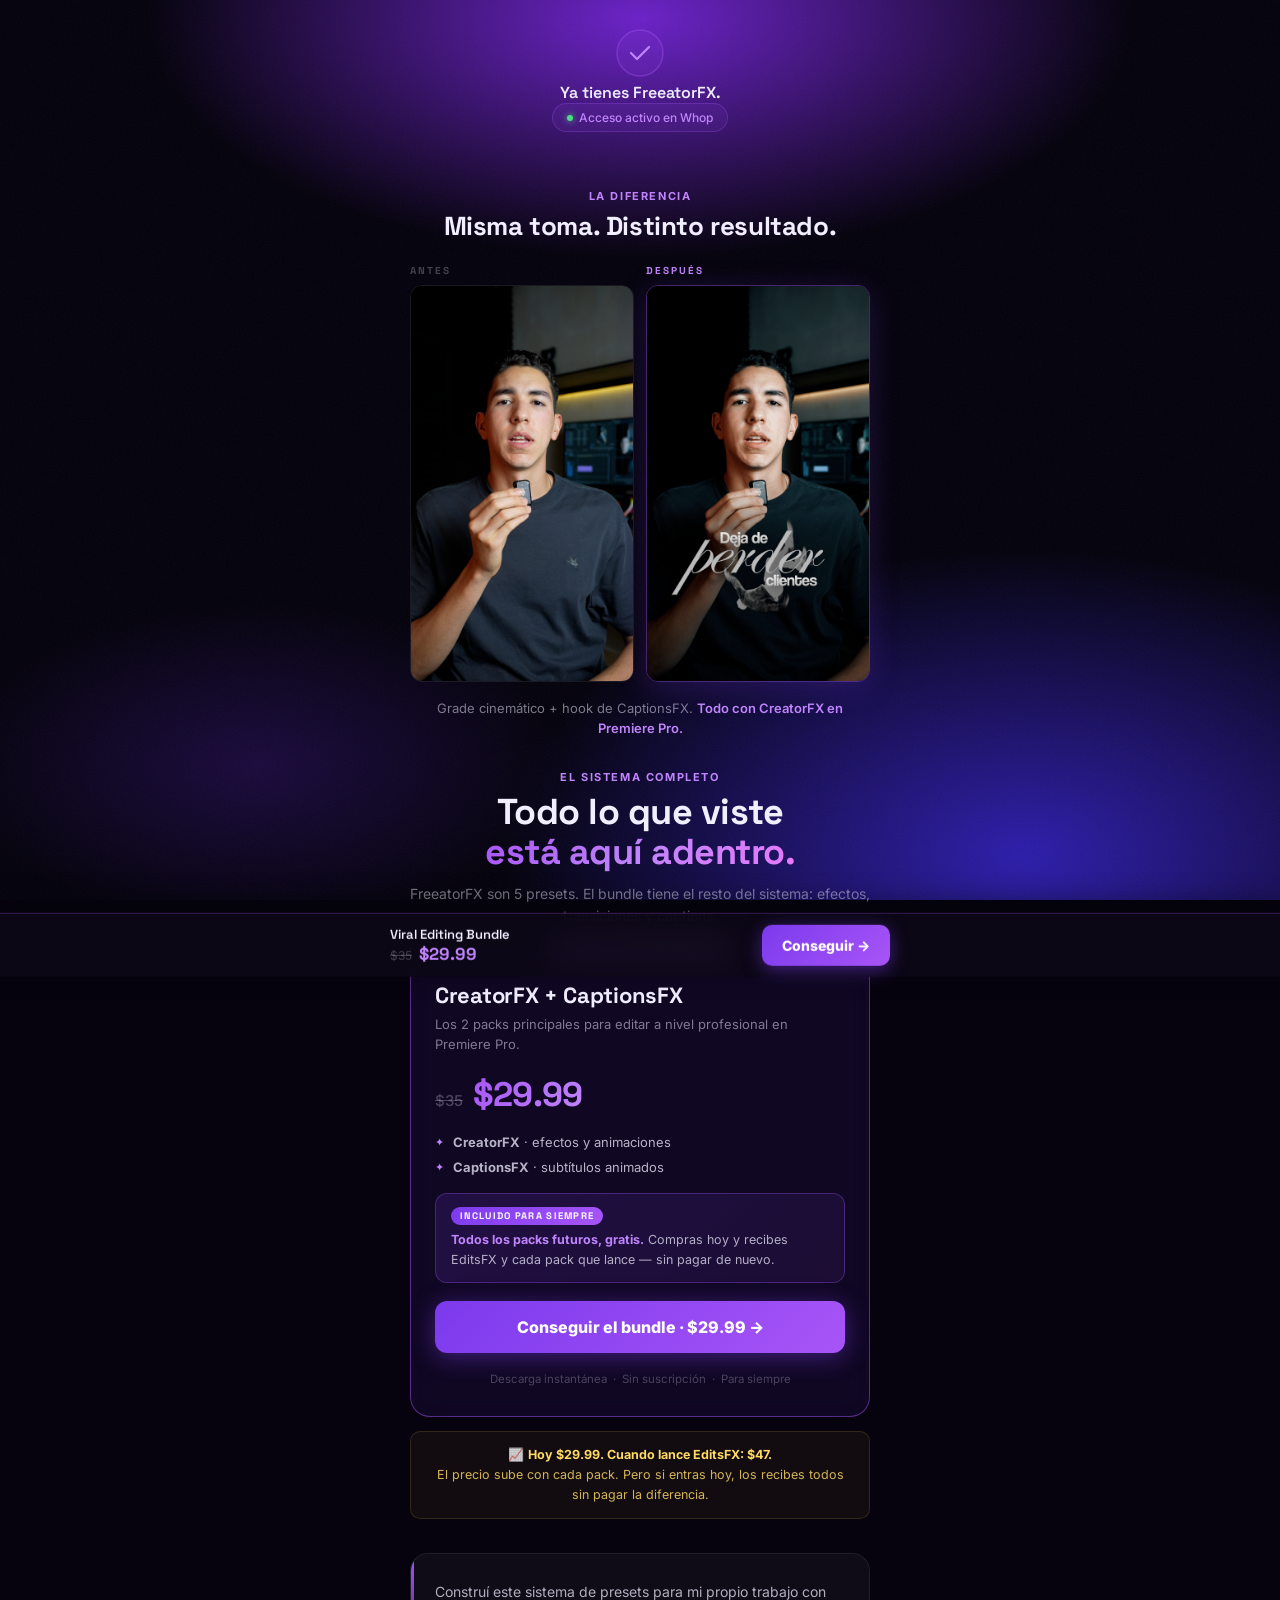
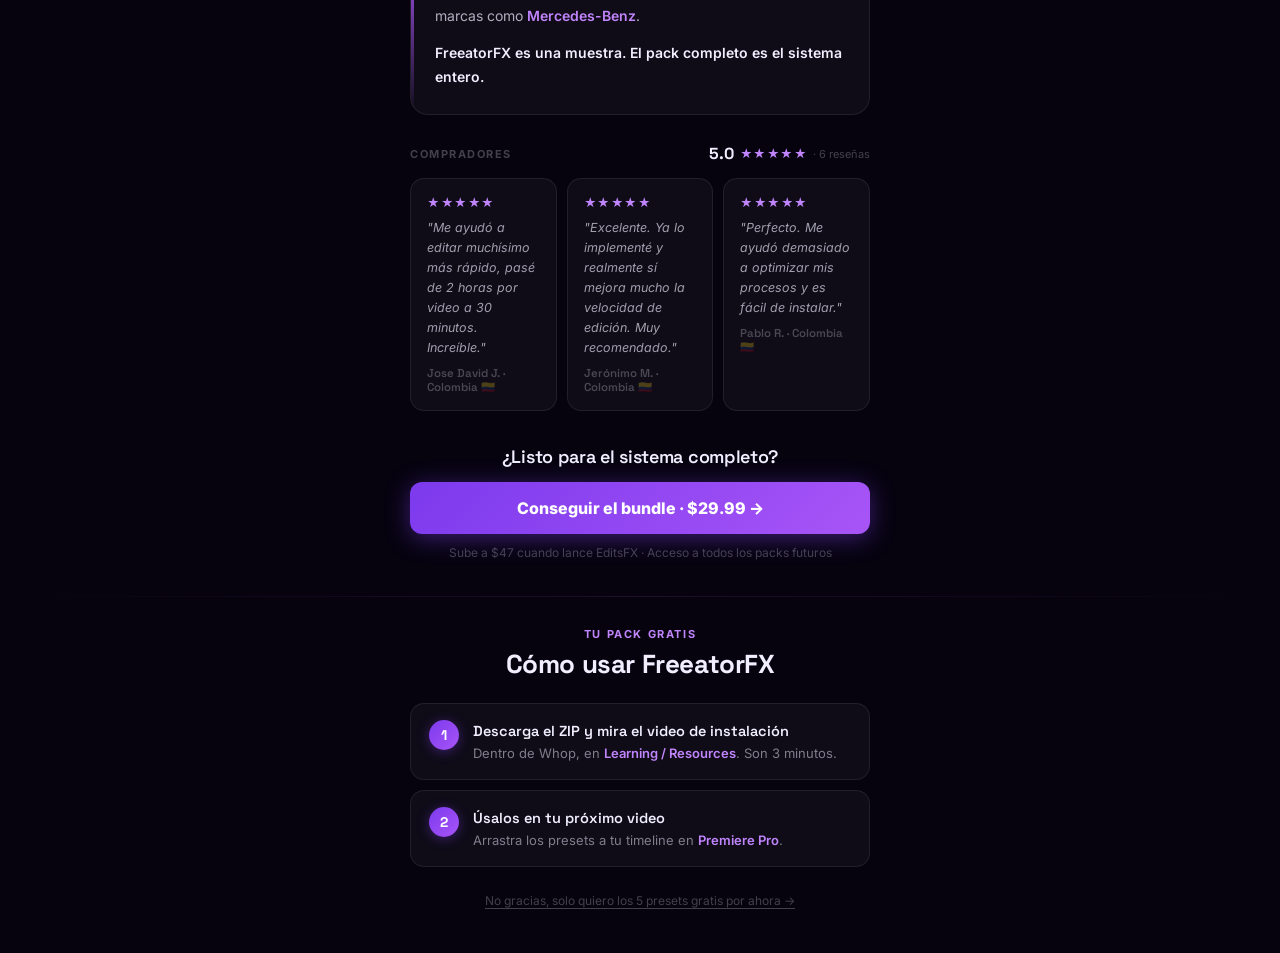
==== index.html @ 09f22fa4 "Install and configure Vercel Web Analytics ## Vercel Web Analytics Installation  Successfully instal" ====
<!DOCTYPE html>
<html lang="es">
<head>
<meta charset="UTF-8"/>
<meta name="viewport" content="width=device-width, initial-scale=1.0"/>
<title>FreeatorFX — Gracias · CreatorFX Store</title>
<link rel="preconnect" href="https://fonts.googleapis.com"/>
<link rel="preconnect" href="https://fonts.gstatic.com" crossorigin/>
<link href="https://fonts.googleapis.com/css2?family=Inter:wght@400;500;600;700;800;900&family=Space+Grotesk:wght@400;500;600;700&display=swap" rel="stylesheet"/>
<script>
  window.va = window.va || function () { (window.vaq = window.vaq || []).push(arguments); };
</script>
<script defer src="/_vercel/insights/script.js"></script>
<style>

*,*::before,*::after{box-sizing:border-box;margin:0;padding:0}

:root{
  --bg:       #06030f;
  --p1:       #7c3aed;
  --p2:       #a855f7;
  --p3:       #c084fc;
  --border:   rgba(255,255,255,0.08);
  --border-hi:rgba(168,85,247,0.48);
  --card:     rgba(255,255,255,0.04);
  --card-hi:  rgba(124,58,237,0.09);
  --text:     #f0eeff;
  --muted:    rgba(240,238,255,0.50);
  --muted2:   rgba(240,238,255,0.26);
  --inter:   'Inter',sans-serif;
  --grotesk: 'Space Grotesk',sans-serif;
}

html{scroll-behavior:smooth}
body{background:var(--bg);color:var(--text);font-family:var(--inter);min-height:100vh;overflow-x:hidden;-webkit-font-smoothing:antialiased}
a{color:inherit;text-decoration:none}
ul{list-style:none}

/* ── background ── */
body::before {
  content:'';
  position:fixed;inset:0;z-index:0;
  background:
    radial-gradient(ellipse 55% 38% at 50% 2%,  #6b21c8 0%, transparent 70%),
    radial-gradient(ellipse 60% 50% at 80% 95%,  #2d1dab 0%, transparent 68%),
    radial-gradient(ellipse 40% 30% at 20% 85%,  #1a0a3d 0%, transparent 60%),
    #04020c;
  pointer-events:none;
}
/* grain texture */
body::after {
  content:'';
  position:fixed;inset:0;z-index:0;pointer-events:none;
  opacity:.55;
  background-image:url("data:image/svg+xml,%3Csvg xmlns='http://www.w3.org/2000/svg' width='300' height='300'%3E%3Cfilter id='n'%3E%3CfeTurbulence type='fractalNoise' baseFrequency='0.75' numOctaves='4' stitchTiles='stitch'/%3E%3C/filter%3E%3Crect width='300' height='300' filter='url(%23n)' opacity='0.08'/%3E%3C/svg%3E");
  background-size: 300px 300px;
}

/* orbs */
.orbs{display:none}

/* animations */
@keyframes fadeIn{from{opacity:0}to{opacity:1}}
@keyframes pop{0%{transform:scale(.5);opacity:0}70%{transform:scale(1.1)}100%{transform:scale(1);opacity:1}}
@keyframes draw{to{stroke-dashoffset:0}}
@keyframes glow{0%,100%{box-shadow:0 0 28px 0 rgba(168,85,247,.18)}50%{box-shadow:0 0 52px 8px rgba(168,85,247,.30)}}
@keyframes blink{0%,100%{opacity:1}50%{opacity:.25}}

.reveal{opacity:0;transform:translateY(16px);transition:opacity .45s ease,transform .45s ease}
.reveal.in{opacity:1;transform:translateY(0)}

/* layout */
.w{position:relative;z-index:1;max-width:500px;margin:0 auto;padding:0 20px}

/* ── TOP BAR — confirmation ── */
.topbar{
  padding:28px 0 22px;
  display:flex;
  flex-direction:column;
  align-items:center;
  gap:10px;
  text-align:center;
  animation:fadeIn .5s ease both;
}

.check-wrap{animation:pop .5s cubic-bezier(.34,1.56,.64,1) .1s both}
.check-svg{width:50px;height:50px}
.check-svg .ring{fill:rgba(168,85,247,.1);stroke:rgba(168,85,247,.38);stroke-width:1.5}
.check-svg .tick{fill:none;stroke:#c084fc;stroke-width:2.3;stroke-linecap:round;stroke-linejoin:round;stroke-dasharray:26;stroke-dashoffset:26;animation:draw .4s ease .6s forwards}

.topbar-title{font-family:var(--grotesk);font-size:16px;font-weight:600;color:var(--text)}
.topbar-sub{font-size:13px;color:var(--muted);line-height:1.55}
.topbar-sub b{color:var(--p3);font-weight:600}

.pill{
  display:inline-flex;align-items:center;gap:6px;
  padding:6px 14px;
  background:rgba(168,85,247,.09);border:1px solid rgba(168,85,247,.26);
  border-radius:100px;font-size:12px;color:var(--p3);font-weight:500
}
.pill .dot{width:6px;height:6px;background:#4ade80;border-radius:50%;box-shadow:0 0 7px rgba(74,222,128,.9);animation:blink 2s ease-in-out infinite}

.div{height:1px;background:linear-gradient(to right,transparent,rgba(168,85,247,.14),transparent);margin:0 20px}

/* ── UPSELL ── */
.upsell{padding:32px 0 0}

.headline{
  font-family:var(--grotesk);
  font-size:clamp(24px,7vw,36px);
  font-weight:700;line-height:1.12;letter-spacing:-.5px;
  text-align:center;margin-bottom:10px
}
.headline em{
  font-style:normal;
  background:linear-gradient(120deg,var(--p2),var(--p3),#e879f9);
  -webkit-background-clip:text;-webkit-text-fill-color:transparent;background-clip:text
}

.sub{font-size:14px;color:var(--muted);text-align:center;line-height:1.6;margin-bottom:24px}

/* bundle card */
.bundle{
  background:var(--card-hi);
  border:1.5px solid var(--border-hi);
  border-radius:20px;
  padding:28px 24px;
  display:flex;flex-direction:column;gap:18px;
  position:relative;
  backdrop-filter:blur(14px);
  animation:glow 3.5s ease-in-out infinite;
}
.bundle:hover{transform:translateY(-3px);transition:transform .25s ease}

.badge{
  position:absolute;top:-13px;left:50%;transform:translateX(-50%);
  background:linear-gradient(135deg,var(--p1),var(--p2));
  color:#fff;font-size:10px;font-weight:800;letter-spacing:1.4px;
  padding:4px 16px;border-radius:100px;white-space:nowrap
}

.bundle-name{font-family:var(--grotesk);font-size:22px;font-weight:700;letter-spacing:-.3px}
.bundle-desc{font-size:13px;color:var(--muted);line-height:1.6;margin-top:5px}

.price-row{display:flex;align-items:baseline;gap:10px}
.price-old{font-size:15px;color:var(--muted2);text-decoration:line-through;font-weight:500}
.price-new{
  font-family:var(--grotesk);font-size:34px;font-weight:700;letter-spacing:-.8px;
  background:linear-gradient(120deg,var(--p2),var(--p3));
  -webkit-background-clip:text;-webkit-text-fill-color:transparent;background-clip:text
}

.feats{display:flex;flex-direction:column;gap:9px}
.feats li{display:flex;align-items:center;gap:9px;font-size:13px;color:rgba(240,238,255,.75)}
.fi{color:var(--p3);font-size:11px;font-style:normal;flex-shrink:0}

.cta{
  display:flex;align-items:center;justify-content:center;gap:8px;
  width:100%;padding:16px;border-radius:12px;
  background:linear-gradient(135deg,var(--p1),var(--p2));
  color:#fff;font-family:var(--inter);font-weight:800;font-size:16px;
  border:none;cursor:pointer;text-decoration:none;
  box-shadow:0 4px 24px rgba(124,58,237,.45);
  transition:transform .2s ease,box-shadow .2s ease
}
.cta:hover{transform:translateY(-2px);box-shadow:0 6px 36px rgba(124,58,237,.6)}
.cta:active{transform:scale(.98)}

.guarantee{font-size:11.5px;color:var(--muted2);text-align:center;line-height:1.5}

/* urgency */
.urgency{
  margin-top:14px;padding:13px 16px;
  background:rgba(250,200,60,.05);border:1px solid rgba(250,200,60,.14);
  border-radius:10px;font-size:12.5px;color:rgba(255,218,100,.82);
  line-height:1.6;text-align:center
}
.urgency strong{color:rgba(255,218,100,1);font-weight:700}
.hg{animation:blink 2s ease-in-out infinite;display:inline-block}

/* ── STEPS ── */
.steps-section{padding:30px 0 0}
.section-eyebrow{
  font-size:11px;font-weight:700;letter-spacing:1.6px;text-transform:uppercase;
  color:var(--p3);text-align:center;margin-bottom:8px;opacity:.85
}
.section-title{
  font-family:var(--grotesk);font-size:clamp(20px,5.5vw,26px);font-weight:700;
  letter-spacing:-.4px;text-align:center;margin-bottom:22px;line-height:1.2
}
.steps{display:flex;flex-direction:column;gap:10px}
.step{
  display:flex;align-items:flex-start;gap:14px;
  background:var(--card);border:1px solid var(--border);
  border-radius:14px;padding:16px 18px;
  transition:border-color .25s ease
}
.step:hover{border-color:rgba(168,85,247,.24)}
.step-num{
  flex-shrink:0;width:30px;height:30px;border-radius:50%;
  display:flex;align-items:center;justify-content:center;
  font-family:var(--grotesk);font-size:14px;font-weight:700;color:#fff;
  background:linear-gradient(135deg,var(--p1),var(--p2));
  box-shadow:0 2px 12px rgba(124,58,237,.4)
}
.step-body{display:flex;flex-direction:column;gap:3px;padding-top:2px}
.step-title{font-family:var(--grotesk);font-size:14.5px;font-weight:600;color:var(--text)}
.step-desc{font-size:13px;color:var(--muted);line-height:1.55}
.step-desc b{color:var(--p3);font-weight:600}

/* ── STORY ── */
.story-section{padding:34px 0 0}
.story{
  background:var(--card);border:1px solid var(--border);
  border-radius:18px;padding:26px 24px;
  position:relative;overflow:hidden
}
.story::before{
  content:'';position:absolute;top:0;left:0;width:3px;height:100%;
  background:linear-gradient(to bottom,var(--p2),transparent)
}
.story p{font-size:14px;line-height:1.7;color:rgba(240,238,255,.72);margin-bottom:13px}
.story p:last-child{margin-bottom:0}
.story p b{color:var(--text);font-weight:600}
.story .accent{color:var(--p3);font-weight:600}

/* ── BEFORE / AFTER ── */
.ba-section{padding:34px 0 0}
.ba-grid{display:grid;grid-template-columns:1fr 1fr;gap:12px}
.ba-col{display:flex;flex-direction:column;gap:8px}
.ba-label{
  font-family:var(--grotesk);font-size:10px;font-weight:700;
  letter-spacing:2px;text-transform:uppercase
}
.ba-label.before{color:var(--muted2)}
.ba-label.after{color:var(--p3)}
.ba-img{
  width:100%;height:auto;display:block;border-radius:12px;
  border:1px solid var(--border)
}
.ba-col.is-after .ba-img{
  border-color:rgba(168,85,247,.4);
  box-shadow:0 6px 30px rgba(124,58,237,.22)
}
.ba-caption{
  font-size:13px;color:var(--muted);text-align:center;
  line-height:1.55;margin-top:16px
}
.ba-caption b{color:var(--p3);font-weight:600}
@media(max-width:520px){
  .ba-grid{gap:8px}
  .ba-label{font-size:9px;letter-spacing:1.5px}
}

/* ── REVIEWS ── */
.reviews-section{padding:28px 0 0}

.reviews-header{
  display:flex;align-items:center;justify-content:space-between;
  margin-bottom:14px
}
.reviews-label{font-size:11px;font-weight:700;letter-spacing:1.5px;text-transform:uppercase;color:var(--muted2)}
.reviews-rating{display:flex;align-items:center;gap:6px}
.r-num{font-family:var(--grotesk);font-size:16px;font-weight:700}
.r-stars{font-size:12px;color:var(--p3);letter-spacing:.5px}
.r-count{font-size:11px;color:var(--muted2)}

.reviews-track{
  display:grid;
  grid-template-columns:1fr 1fr 1fr;
  gap:10px
}
@media(max-width:520px){
  .reviews-track{
    grid-template-columns:1fr;
    gap:10px
  }
  .rcard{min-width:unset}
}

.rcard{
  background:var(--card);border:1px solid var(--border);
  border-radius:14px;padding:16px;
  display:flex;flex-direction:column;gap:8px
}
.rcard:hover{border-color:rgba(168,85,247,.2)}
.rcard-stars{font-size:12px;color:var(--p3);letter-spacing:.5px}
.rcard-text{font-size:12.5px;color:rgba(240,238,255,.65);line-height:1.6;font-style:italic}
.rcard-author{font-size:11.5px;color:var(--muted2);font-weight:600;font-family:var(--grotesk)}

/* ── ESCAPE ── */
.escape{padding:22px 0 44px;text-align:center}
.escape-btn{
  background:none;border:none;font-family:var(--inter);
  font-size:12px;color:var(--muted2);cursor:pointer;
  text-decoration:underline;text-underline-offset:3px;
  transition:color .2s
}
.escape-btn:hover{color:var(--muted)}

/* ── FUTURE ACCESS highlight ── */
.future-access{
  background:linear-gradient(135deg,rgba(124,58,237,.16),rgba(168,85,247,.08));
  border:1px solid rgba(168,85,247,.32);
  border-radius:12px;padding:13px 15px;
  display:flex;flex-direction:column;gap:5px
}
.fa-tag{
  display:inline-block;width:fit-content;
  font-family:var(--grotesk);font-size:9.5px;font-weight:800;letter-spacing:1.3px;
  color:#fff;background:linear-gradient(135deg,var(--p1),var(--p2));
  padding:3px 9px;border-radius:100px
}
.fa-text{font-size:12.5px;line-height:1.55;color:rgba(240,238,255,.72)}
.fa-text strong{color:var(--p3);font-weight:700}

/* ── STICKY CTA bar ── */
.sticky-cta{
  position:fixed;left:0;right:0;bottom:0;z-index:50;
  background:rgba(12,8,22,.92);
  backdrop-filter:blur(16px);-webkit-backdrop-filter:blur(16px);
  border-top:1px solid rgba(168,85,247,.28);
  padding:11px 16px calc(11px + env(safe-area-inset-bottom));
  transform:translateY(120%);
  transition:transform .35s cubic-bezier(.34,1.3,.64,1);
  box-shadow:0 -8px 30px rgba(0,0,0,.45)
}
.sticky-cta.show{transform:translateY(0)}
.sticky-inner{
  max-width:500px;margin:0 auto;
  display:flex;align-items:center;justify-content:space-between;gap:14px
}
.sticky-info{display:flex;flex-direction:column;line-height:1.2;min-width:0}
.sticky-name{font-family:var(--grotesk);font-size:13px;font-weight:600;color:var(--text);white-space:nowrap}
.sticky-price{display:flex;align-items:baseline;gap:7px;margin-top:2px}
.sticky-old{font-size:12px;color:var(--muted2);text-decoration:line-through}
.sticky-new{font-family:var(--grotesk);font-size:17px;font-weight:700;color:var(--p3)}
.sticky-btn{
  flex-shrink:0;display:flex;align-items:center;gap:6px;
  padding:12px 20px;border-radius:10px;
  background:linear-gradient(135deg,var(--p1),var(--p2));
  color:#fff;font-family:var(--inter);font-weight:800;font-size:14px;
  text-decoration:none;white-space:nowrap;
  box-shadow:0 4px 18px rgba(124,58,237,.5);
  transition:transform .2s ease
}
.sticky-btn:active{transform:scale(.97)}

/* ── 2nd CTA ── */
.cta2-section{padding:34px 0 0}
.cta2-line{
  font-family:var(--grotesk);font-size:18px;font-weight:600;
  text-align:center;color:var(--text);margin-bottom:14px;letter-spacing:-.3px
}
.cta2-sub{font-size:12px;color:var(--muted2);text-align:center;margin-top:11px}

</style>
</head>
<body>

<div class="orbs"><div class="orb orb-1"></div><div class="orb orb-2"></div></div>

<div id="top"></div>

<!-- ── CONFIRMATION ── -->
<section class="topbar">
  <div class="w">
    <div class="check-wrap">
      <svg class="check-svg" viewBox="0 0 50 50" fill="none">
        <circle class="ring" cx="25" cy="25" r="23"/>
        <polyline class="tick" points="16,25 22,31 34,19"/>
      </svg>
    </div>
    <p class="topbar-title">Ya tienes FreeatorFX.</p>
    <div class="pill"><span class="dot"></span>Acceso activo en Whop</div>
  </div>
</section>

<div class="div"></div>

<!-- ── BEFORE / AFTER ── -->
<section class="ba-section">
  <div class="w">
    <p class="section-eyebrow reveal">La diferencia</p>
    <h2 class="section-title reveal">Misma toma. Distinto resultado.</h2>
    <div class="ba-grid reveal">
      <div class="ba-col is-before">
        <span class="ba-label before">Antes</span>
        <img class="ba-img" src="images/before.png" alt="Sin CreatorFX" loading="lazy">
      </div>
      <div class="ba-col is-after">
        <span class="ba-label after">Después</span>
        <img class="ba-img" src="images/after.png" alt="Con CreatorFX" loading="lazy">
      </div>
    </div>
    <p class="ba-caption reveal">Grade cinemático + hook de CaptionsFX. <b>Todo con CreatorFX en Premiere Pro.</b></p>
  </div>
</section>

<!-- ── UPSELL ── -->
<section class="upsell">
  <div class="w">

    <p class="section-eyebrow reveal">El sistema completo</p>
    <h1 class="headline reveal">Todo lo que viste<br/><em>está aquí adentro.</em></h1>
    <p class="sub reveal">FreeatorFX son 5 presets. El bundle tiene el resto del sistema: efectos, transiciones y captions.</p>

    <div class="bundle reveal">
      <span class="badge">BUNDLE · MEJOR PRECIO</span>

      <div>
        <p class="bundle-name">CreatorFX + CaptionsFX</p>
        <p class="bundle-desc">Los 2 packs principales para editar a nivel profesional en Premiere Pro.</p>
      </div>

      <div class="price-row">
        <span class="price-old">$35</span>
        <span class="price-new">$29.99</span>
      </div>

      <ul class="feats">
        <li><i class="fi">✦</i><span><strong>CreatorFX</strong> · efectos y animaciones</span></li>
        <li><i class="fi">✦</i><span><strong>CaptionsFX</strong> · subtítulos animados</span></li>
      </ul>

      <div class="future-access">
        <span class="fa-tag">INCLUIDO PARA SIEMPRE</span>
        <p class="fa-text"><strong>Todos los packs futuros, gratis.</strong> Compras hoy y recibes EditsFX y cada pack que lance — sin pagar de nuevo.</p>
      </div>

      <a href="https://whop.com/creatorfxstore/the-viral-editing-bundle/" target="_blank" rel="noopener" class="cta">
        Conseguir el bundle · $29.99 →
      </a>

      <p class="guarantee">Descarga instantánea &nbsp;·&nbsp; Sin suscripción &nbsp;·&nbsp; Para siempre</p>
    </div>

    <div class="urgency reveal">
      📈 <strong>Hoy $29.99. Cuando lance EditsFX: $47.</strong><br>
      El precio sube con cada pack. Pero si entras hoy, los recibes todos sin pagar la diferencia.
    </div>

  </div>
</section>

<!-- ── STORY (positioning) ── -->
<section class="story-section">
  <div class="w">
    <div class="story reveal">
      <p>Construí este sistema de presets para mi propio trabajo con marcas como <span class="accent">Mercedes-Benz</span>.</p>
      <p><b>FreeatorFX es una muestra. El pack completo es el sistema entero.</b></p>
    </div>
  </div>
</section>

<!-- ── REVIEWS ── -->
<section class="reviews-section">
  <div class="w">

    <div class="reviews-header reveal">
      <span class="reviews-label">Compradores</span>
      <div class="reviews-rating">
        <span class="r-num">5.0</span>
        <span class="r-stars">★★★★★</span>
        <span class="r-count">· 6 reseñas</span>
      </div>
    </div>

    <div class="reviews-track">
      <div class="rcard reveal">
        <div class="rcard-stars">★★★★★</div>
        <p class="rcard-text">"Me ayudó a editar muchísimo más rápido, pasé de 2 horas por video a 30 minutos. Increíble."</p>
        <p class="rcard-author">Jose David J. · Colombia 🇨🇴</p>
      </div>
      <div class="rcard reveal">
        <div class="rcard-stars">★★★★★</div>
        <p class="rcard-text">"Excelente. Ya lo implementé y realmente sí mejora mucho la velocidad de edición. Muy recomendado."</p>
        <p class="rcard-author">Jerónimo M. · Colombia 🇨🇴</p>
      </div>
      <div class="rcard reveal">
        <div class="rcard-stars">★★★★★</div>
        <p class="rcard-text">"Perfecto. Me ayudó demasiado a optimizar mis procesos y es fácil de instalar."</p>
        <p class="rcard-author">Pablo R. · Colombia 🇨🇴</p>
      </div>
    </div>

  </div>
</section>

<!-- ── 2nd CTA ── -->
<section class="cta2-section">
  <div class="w">
    <p class="cta2-line reveal">¿Listo para el sistema completo?</p>
    <a href="https://whop.com/creatorfxstore/the-viral-editing-bundle/" target="_blank" rel="noopener" class="cta reveal">
      Conseguir el bundle · $29.99 →
    </a>
    <p class="cta2-sub reveal">Sube a $47 cuando lance EditsFX · Acceso a todos los packs futuros</p>
  </div>
</section>

<div class="div" style="margin-top:36px"></div>

<!-- ── STEPS (cómo usar tu pack gratis) ── -->
<section class="steps-section">
  <div class="w">
    <p class="section-eyebrow reveal">Tu pack gratis</p>
    <h2 class="section-title reveal">Cómo usar FreeatorFX</h2>

    <div class="steps">
      <div class="step reveal">
        <div class="step-num">1</div>
        <div class="step-body">
          <p class="step-title">Descarga el ZIP y mira el video de instalación</p>
          <p class="step-desc">Dentro de Whop, en <b>Learning / Resources</b>. Son 3 minutos.</p>
        </div>
      </div>
      <div class="step reveal">
        <div class="step-num">2</div>
        <div class="step-body">
          <p class="step-title">Úsalos en tu próximo video</p>
          <p class="step-desc">Arrastra los presets a tu timeline en <b>Premiere Pro</b>.</p>
        </div>
      </div>
    </div>
  </div>
</section>

<!-- ── ESCAPE ── -->
<section class="escape">
  <button class="escape-btn" onclick="document.getElementById('top').scrollIntoView({behavior:'smooth'})">
    No gracias, solo quiero los 5 presets gratis por ahora →
  </button>
</section>

<!-- ── STICKY CTA ── -->
<div class="sticky-cta" id="stickyCta">
  <div class="sticky-inner">
    <div class="sticky-info">
      <span class="sticky-name">Viral Editing Bundle</span>
      <span class="sticky-price">
        <span class="sticky-old">$35</span>
        <span class="sticky-new">$29.99</span>
      </span>
    </div>
    <a href="https://whop.com/creatorfxstore/the-viral-editing-bundle/" target="_blank" rel="noopener" class="sticky-btn">
      Conseguir →
    </a>
  </div>
</div>

<script>
const io = new IntersectionObserver(entries => {
  entries.forEach(e => {
    if (!e.isIntersecting) return;
    const sibs = [...e.target.parentElement.querySelectorAll('.reveal')];
    e.target.style.transitionDelay = (sibs.indexOf(e.target) * 70) + 'ms';
    e.target.classList.add('in');
    io.unobserve(e.target);
  });
}, {threshold: 0.08});
document.querySelectorAll('.reveal').forEach(el => io.observe(el));

/* Sticky CTA: show after passing the hero, hide while the main bundle card is on screen */
const sticky = document.getElementById('stickyCta');
const bundleCard = document.querySelector('.bundle');
let bundleVisible = false;
new IntersectionObserver(es => {
  bundleVisible = es[0].isIntersecting;
  updateSticky();
}, {threshold: 0.25}).observe(bundleCard);

function updateSticky(){
  const pastHero = window.scrollY > 480;
  if (pastHero && !bundleVisible) sticky.classList.add('show');
  else sticky.classList.remove('show');
}
window.addEventListener('scroll', updateSticky, {passive:true});
</script>

</body>
</html>
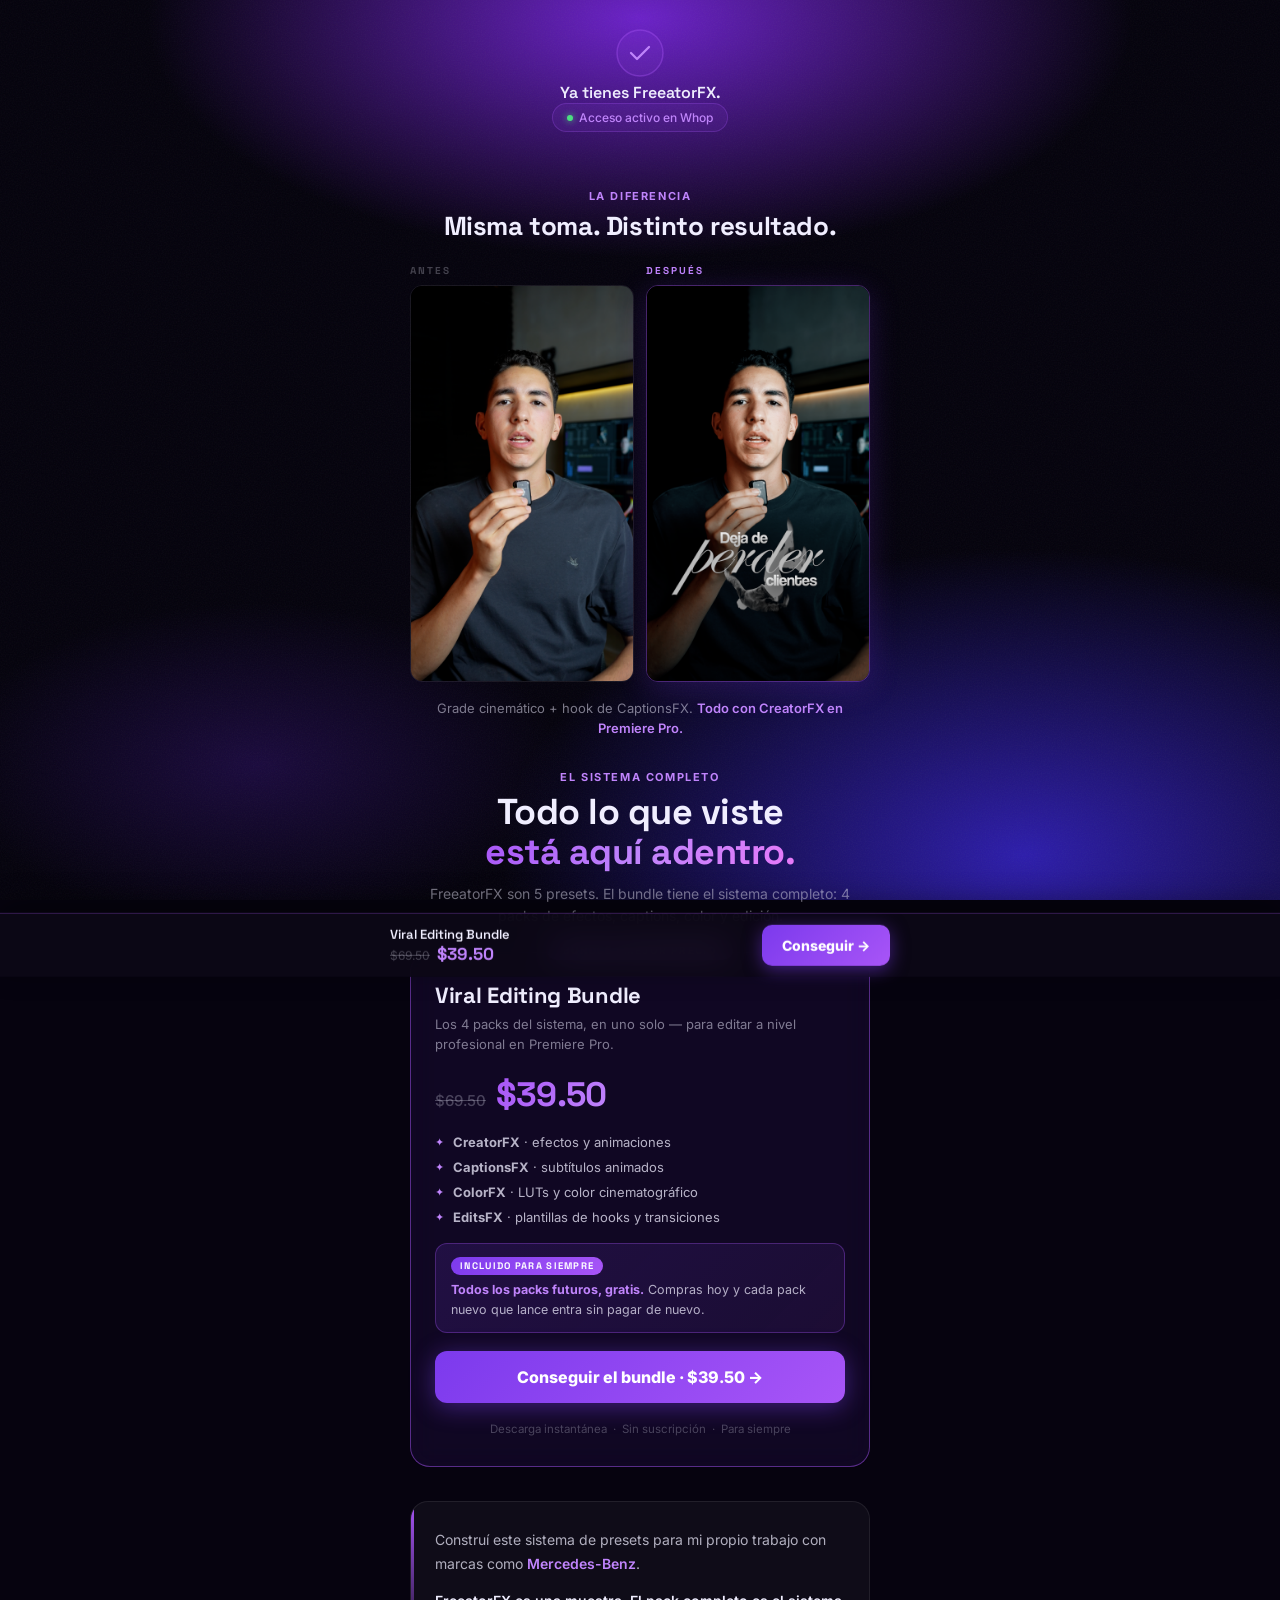
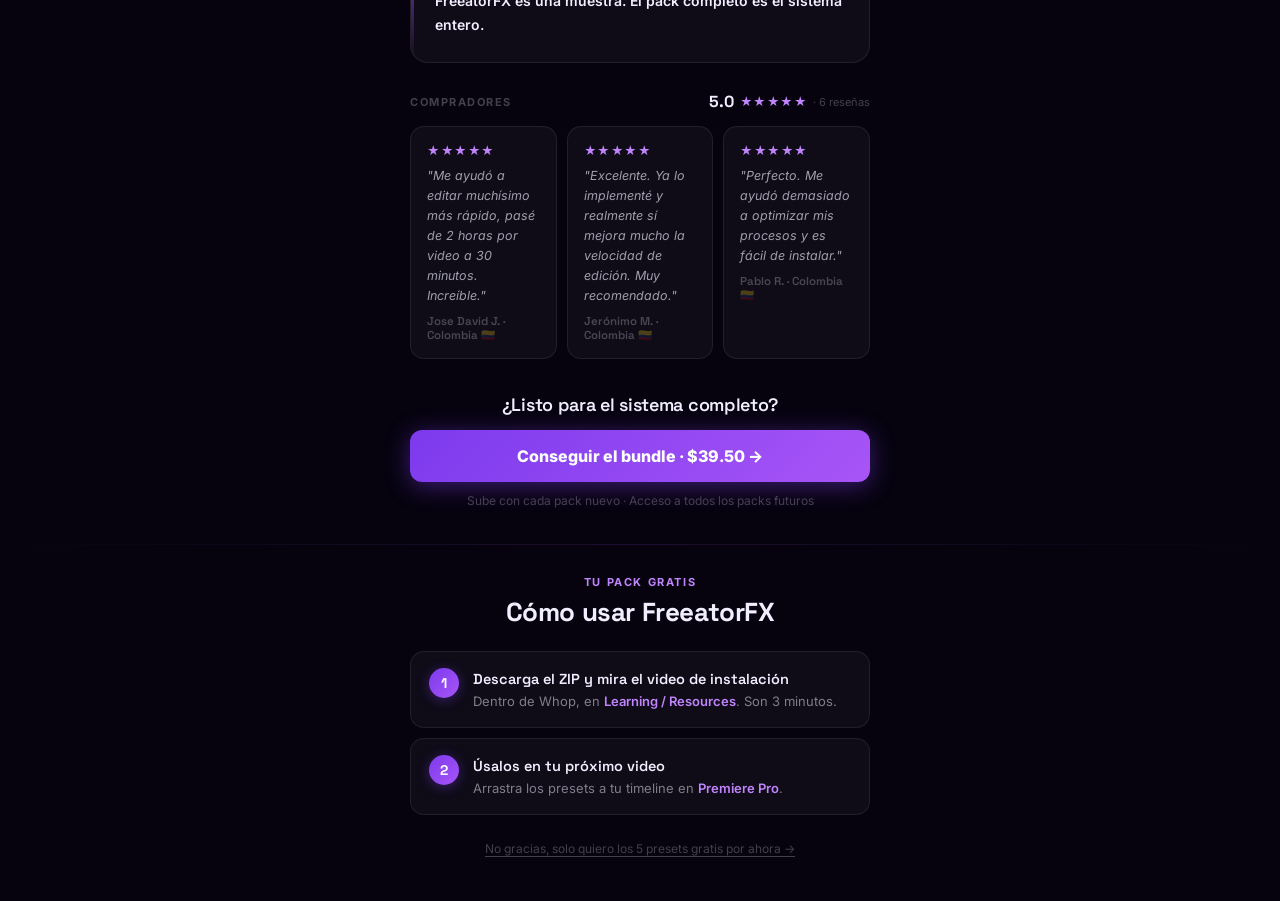
==== commit a595b79e: "Update bundle to 4 packs at $39.50 - Price $29.99 → $39.50, anchor $35 → $69.50 (43% off) - Bundle n" ====
--- a/index.html
+++ b/index.html
@@ -7,10 +7,6 @@
 <link rel="preconnect" href="https://fonts.googleapis.com"/>
 <link rel="preconnect" href="https://fonts.gstatic.com" crossorigin/>
 <link href="https://fonts.googleapis.com/css2?family=Inter:wght@400;500;600;700;800;900&family=Space+Grotesk:wght@400;500;600;700&display=swap" rel="stylesheet"/>
-<script>
-  window.va = window.va || function () { (window.vaq = window.vaq || []).push(arguments); };
-</script>
-<script defer src="/_vercel/insights/script.js"></script>
 <style>
 
 *,*::before,*::after{box-sizing:border-box;margin:0;padding:0}
@@ -403,41 +399,38 @@
 
     <p class="section-eyebrow reveal">El sistema completo</p>
     <h1 class="headline reveal">Todo lo que viste<br/><em>está aquí adentro.</em></h1>
-    <p class="sub reveal">FreeatorFX son 5 presets. El bundle tiene el resto del sistema: efectos, transiciones y captions.</p>
+    <p class="sub reveal">FreeatorFX son 5 presets. El bundle tiene el sistema completo: 4 packs de efectos, captions, color y edición.</p>
 
     <div class="bundle reveal">
       <span class="badge">BUNDLE · MEJOR PRECIO</span>
 
       <div>
-        <p class="bundle-name">CreatorFX + CaptionsFX</p>
-        <p class="bundle-desc">Los 2 packs principales para editar a nivel profesional en Premiere Pro.</p>
+        <p class="bundle-name">Viral Editing Bundle</p>
+        <p class="bundle-desc">Los 4 packs del sistema, en uno solo — para editar a nivel profesional en Premiere Pro.</p>
       </div>
 
       <div class="price-row">
-        <span class="price-old">$35</span>
-        <span class="price-new">$29.99</span>
+        <span class="price-old">$69.50</span>
+        <span class="price-new">$39.50</span>
       </div>
 
       <ul class="feats">
         <li><i class="fi">✦</i><span><strong>CreatorFX</strong> · efectos y animaciones</span></li>
         <li><i class="fi">✦</i><span><strong>CaptionsFX</strong> · subtítulos animados</span></li>
+        <li><i class="fi">✦</i><span><strong>ColorFX</strong> · LUTs y color cinematográfico</span></li>
+        <li><i class="fi">✦</i><span><strong>EditsFX</strong> · plantillas de hooks y transiciones</span></li>
       </ul>
 
       <div class="future-access">
         <span class="fa-tag">INCLUIDO PARA SIEMPRE</span>
-        <p class="fa-text"><strong>Todos los packs futuros, gratis.</strong> Compras hoy y recibes EditsFX y cada pack que lance — sin pagar de nuevo.</p>
-      </div>
-
-      <a href="https://whop.com/creatorfxstore/the-viral-editing-bundle/" target="_blank" rel="noopener" class="cta">
-        Conseguir el bundle · $29.99 →
+        <p class="fa-text"><strong>Todos los packs futuros, gratis.</strong> Compras hoy y cada pack nuevo que lance entra sin pagar de nuevo.</p>
+      </div>
+
+      <a href="https://whop.com/creatorfxstore/the-viral-editing-bundle/?utm_source=thankyoupage&utm_medium=upsell&utm_campaign=freeatorfx&utm_content=hero_card" target="_blank" rel="noopener" class="cta">
+        Conseguir el bundle · $39.50 →
       </a>
 
       <p class="guarantee">Descarga instantánea &nbsp;·&nbsp; Sin suscripción &nbsp;·&nbsp; Para siempre</p>
-    </div>
-
-    <div class="urgency reveal">
-      📈 <strong>Hoy $29.99. Cuando lance EditsFX: $47.</strong><br>
-      El precio sube con cada pack. Pero si entras hoy, los recibes todos sin pagar la diferencia.
     </div>
 
   </div>
@@ -491,10 +484,10 @@
 <section class="cta2-section">
   <div class="w">
     <p class="cta2-line reveal">¿Listo para el sistema completo?</p>
-    <a href="https://whop.com/creatorfxstore/the-viral-editing-bundle/" target="_blank" rel="noopener" class="cta reveal">
-      Conseguir el bundle · $29.99 →
+    <a href="https://whop.com/creatorfxstore/the-viral-editing-bundle/?utm_source=thankyoupage&utm_medium=upsell&utm_campaign=freeatorfx&utm_content=after_reviews" target="_blank" rel="noopener" class="cta reveal">
+      Conseguir el bundle · $39.50 →
     </a>
-    <p class="cta2-sub reveal">Sube a $47 cuando lance EditsFX · Acceso a todos los packs futuros</p>
+    <p class="cta2-sub reveal">Sube con cada pack nuevo · Acceso a todos los packs futuros</p>
   </div>
 </section>
 
@@ -538,11 +531,11 @@
     <div class="sticky-info">
       <span class="sticky-name">Viral Editing Bundle</span>
       <span class="sticky-price">
-        <span class="sticky-old">$35</span>
-        <span class="sticky-new">$29.99</span>
+        <span class="sticky-old">$69.50</span>
+        <span class="sticky-new">$39.50</span>
       </span>
     </div>
-    <a href="https://whop.com/creatorfxstore/the-viral-editing-bundle/" target="_blank" rel="noopener" class="sticky-btn">
+    <a href="https://whop.com/creatorfxstore/the-viral-editing-bundle/?utm_source=thankyoupage&utm_medium=upsell&utm_campaign=freeatorfx&utm_content=sticky_bar" target="_blank" rel="noopener" class="sticky-btn">
       Conseguir →
     </a>
   </div>
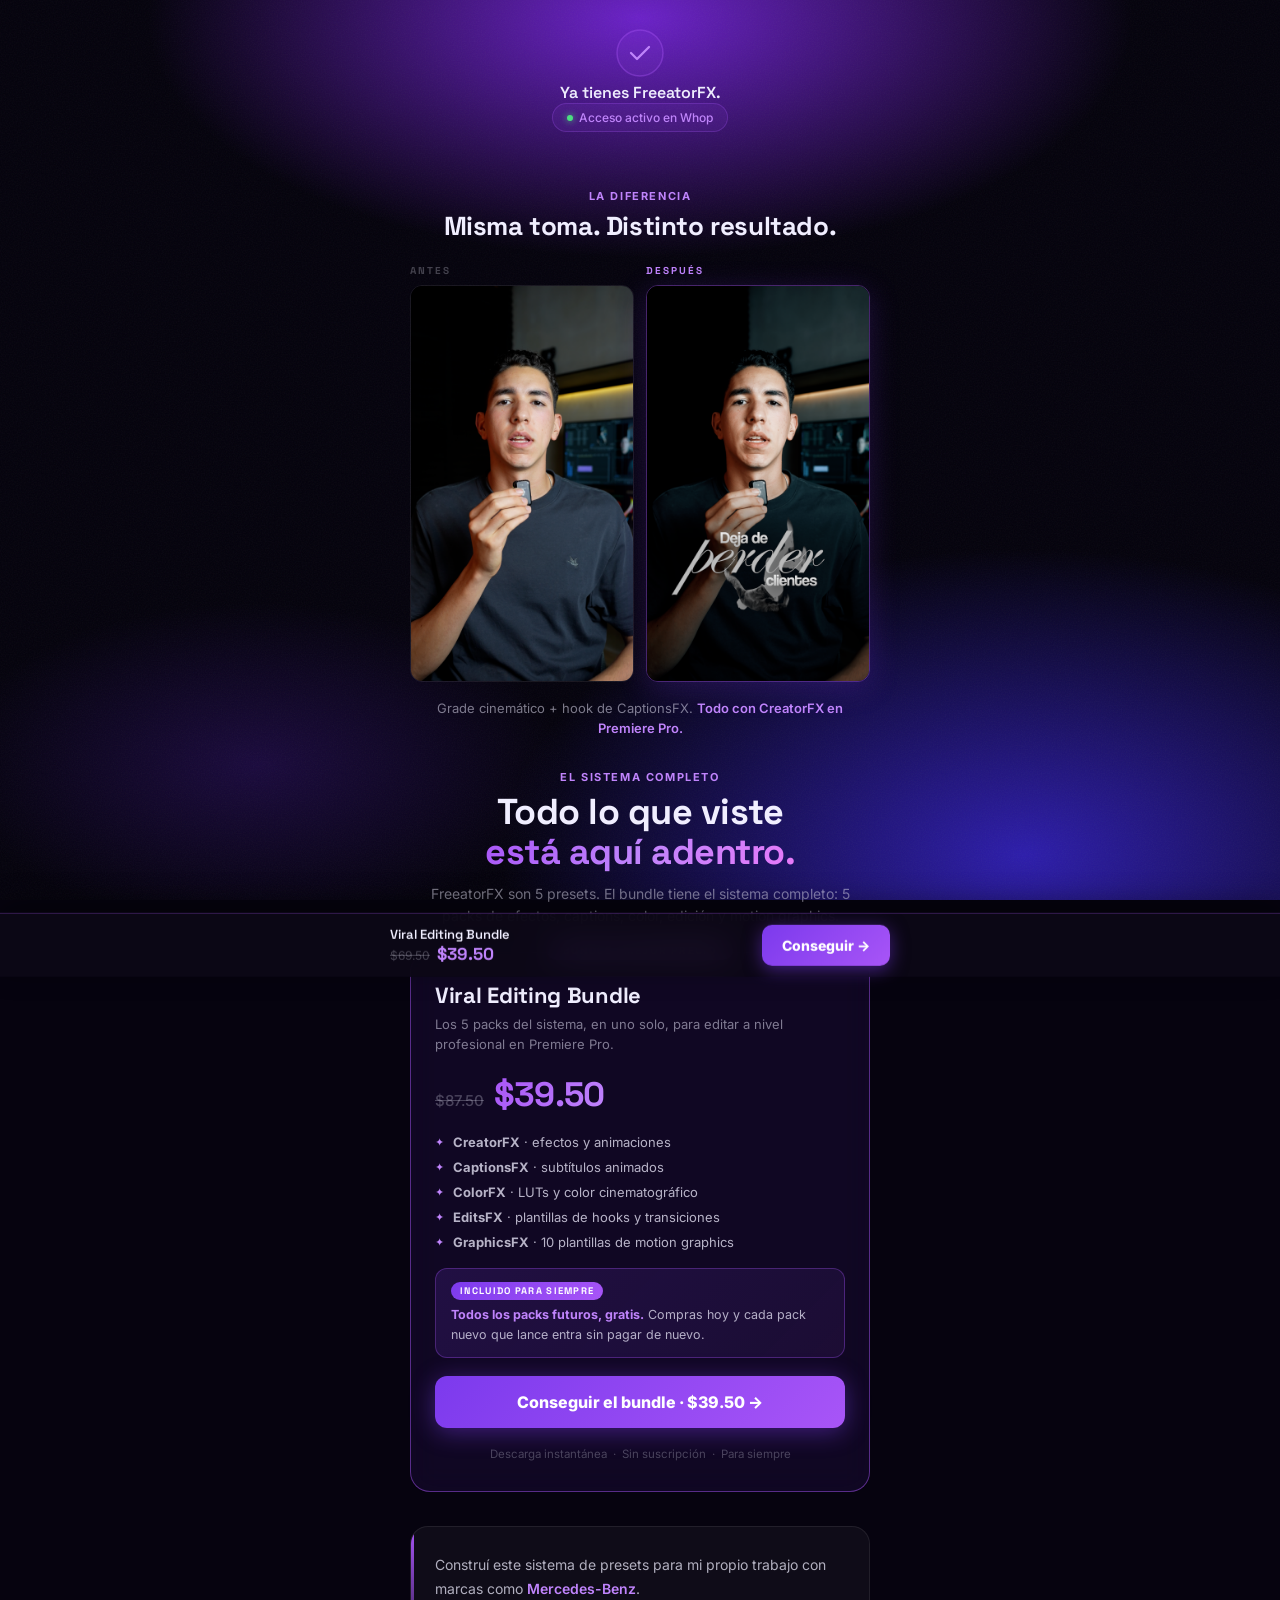
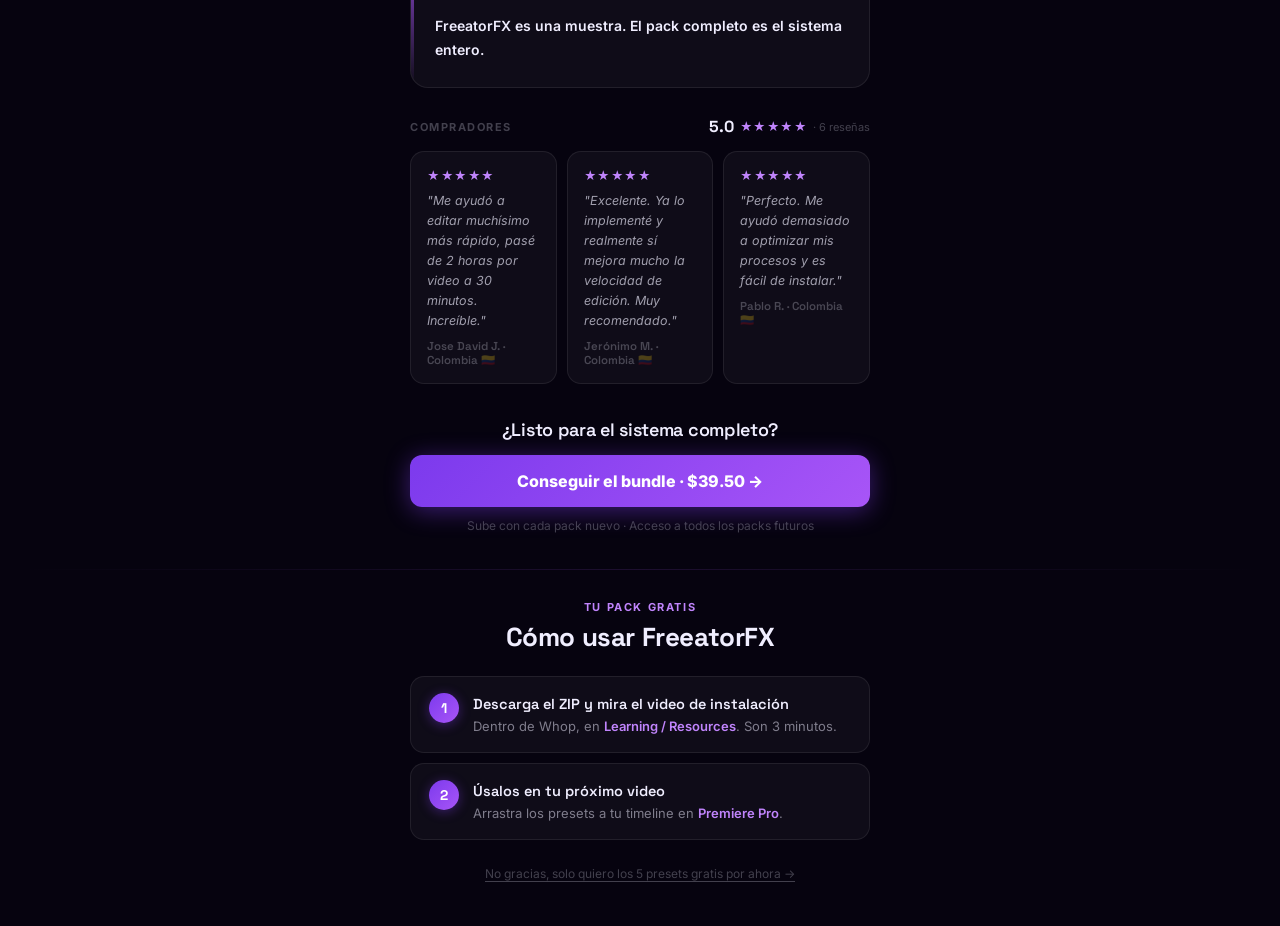
==== commit 494c215a: "Thank you page: bundle de 5 packs (GraphicsFX), precio tachado $87.50 Co-Authored-By: Claude Sonnet " ====
--- a/index.html
+++ b/index.html
@@ -399,18 +399,18 @@
 
     <p class="section-eyebrow reveal">El sistema completo</p>
     <h1 class="headline reveal">Todo lo que viste<br/><em>está aquí adentro.</em></h1>
-    <p class="sub reveal">FreeatorFX son 5 presets. El bundle tiene el sistema completo: 4 packs de efectos, captions, color y edición.</p>
+    <p class="sub reveal">FreeatorFX son 5 presets. El bundle tiene el sistema completo: 5 packs de efectos, captions, color, edición y motion graphics.</p>
 
     <div class="bundle reveal">
       <span class="badge">BUNDLE · MEJOR PRECIO</span>
 
       <div>
         <p class="bundle-name">Viral Editing Bundle</p>
-        <p class="bundle-desc">Los 4 packs del sistema, en uno solo — para editar a nivel profesional en Premiere Pro.</p>
+        <p class="bundle-desc">Los 5 packs del sistema, en uno solo, para editar a nivel profesional en Premiere Pro.</p>
       </div>
 
       <div class="price-row">
-        <span class="price-old">$69.50</span>
+        <span class="price-old">$87.50</span>
         <span class="price-new">$39.50</span>
       </div>
 
@@ -419,6 +419,7 @@
         <li><i class="fi">✦</i><span><strong>CaptionsFX</strong> · subtítulos animados</span></li>
         <li><i class="fi">✦</i><span><strong>ColorFX</strong> · LUTs y color cinematográfico</span></li>
         <li><i class="fi">✦</i><span><strong>EditsFX</strong> · plantillas de hooks y transiciones</span></li>
+        <li><i class="fi">✦</i><span><strong>GraphicsFX</strong> · 10 plantillas de motion graphics</span></li>
       </ul>
 
       <div class="future-access">
